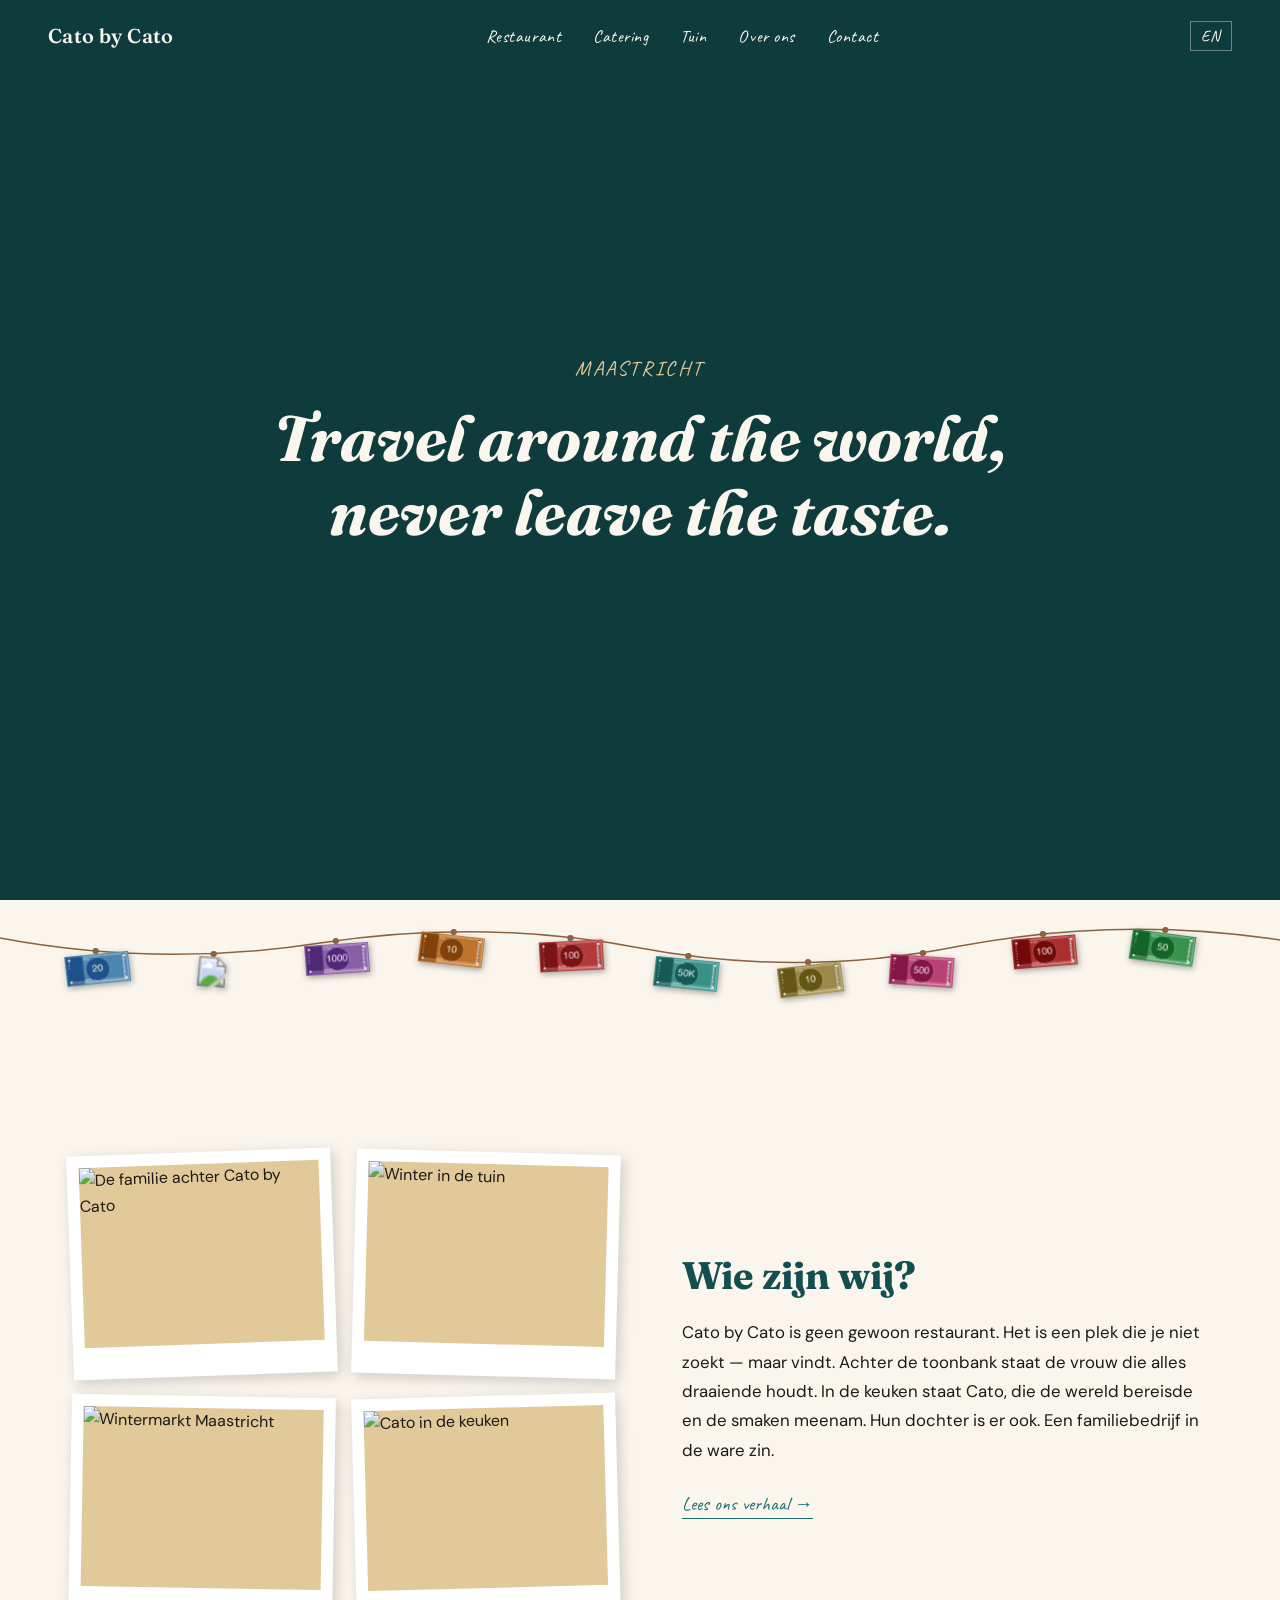
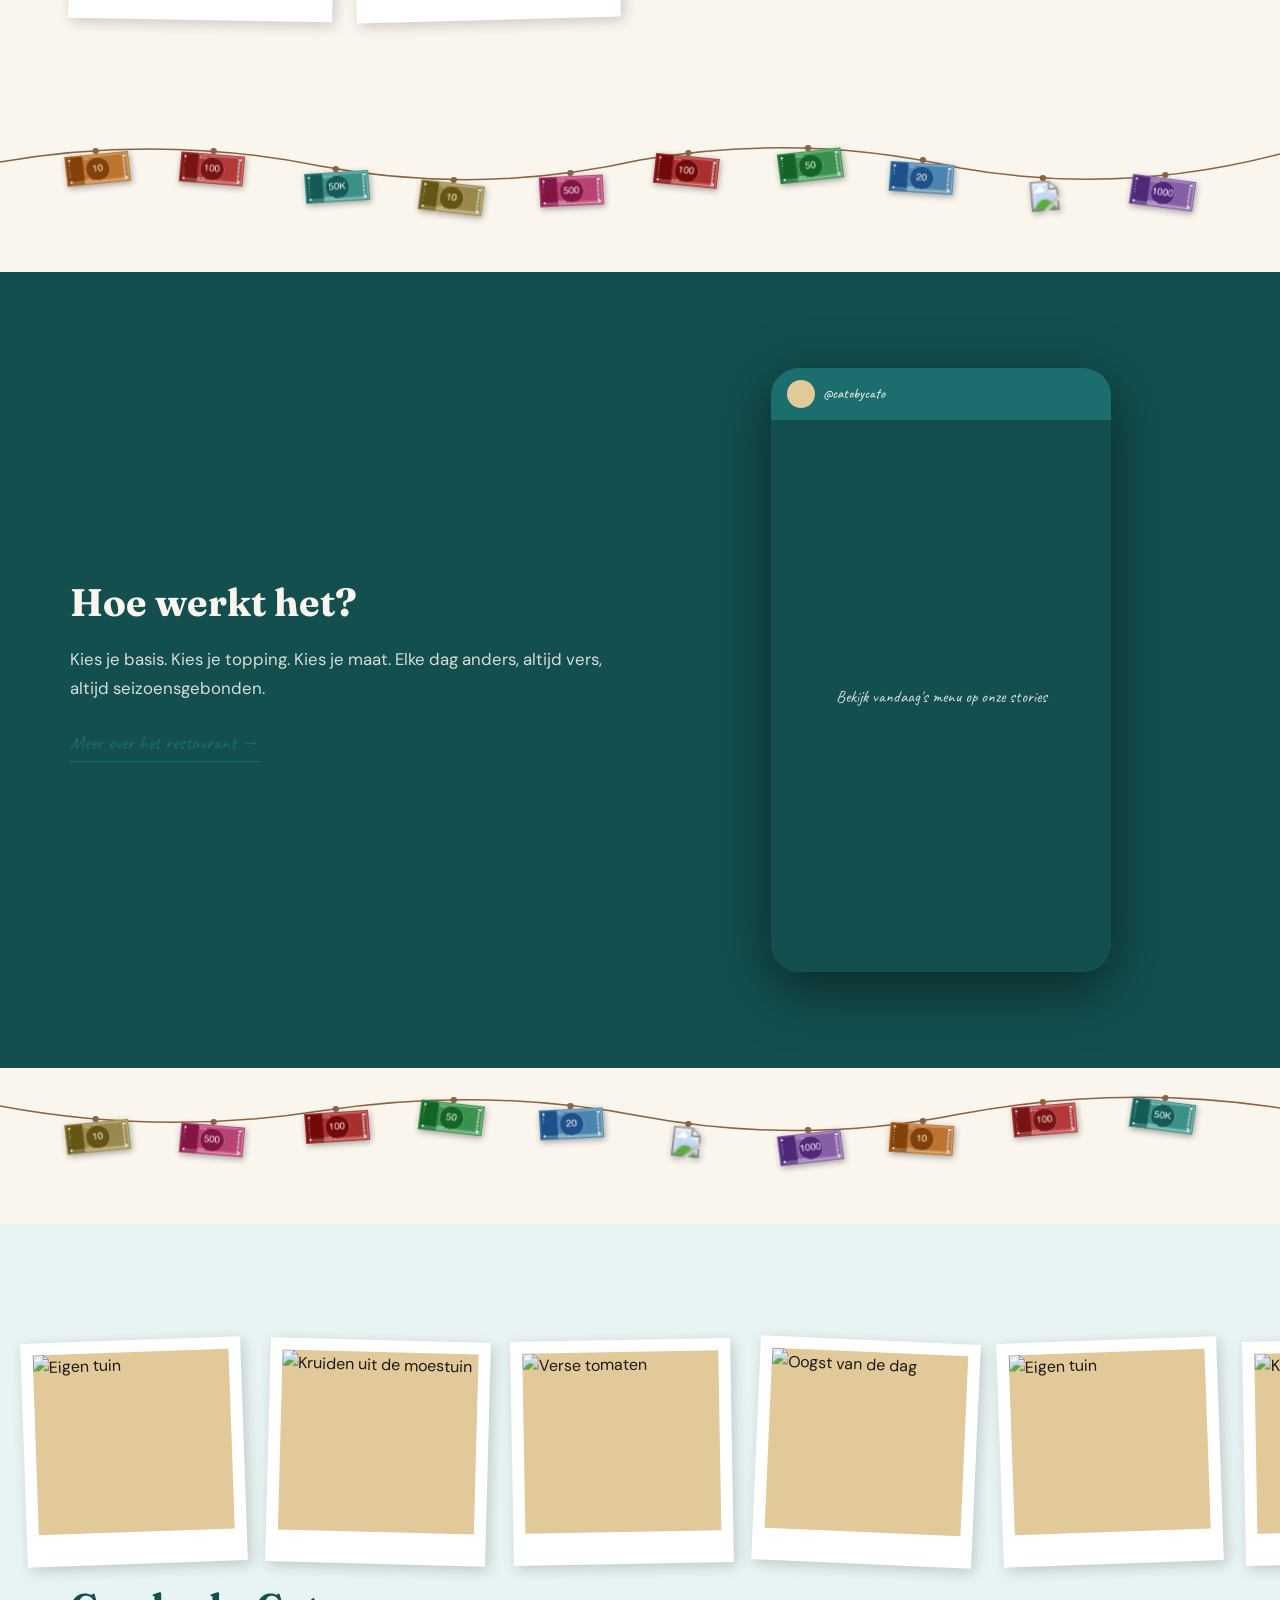
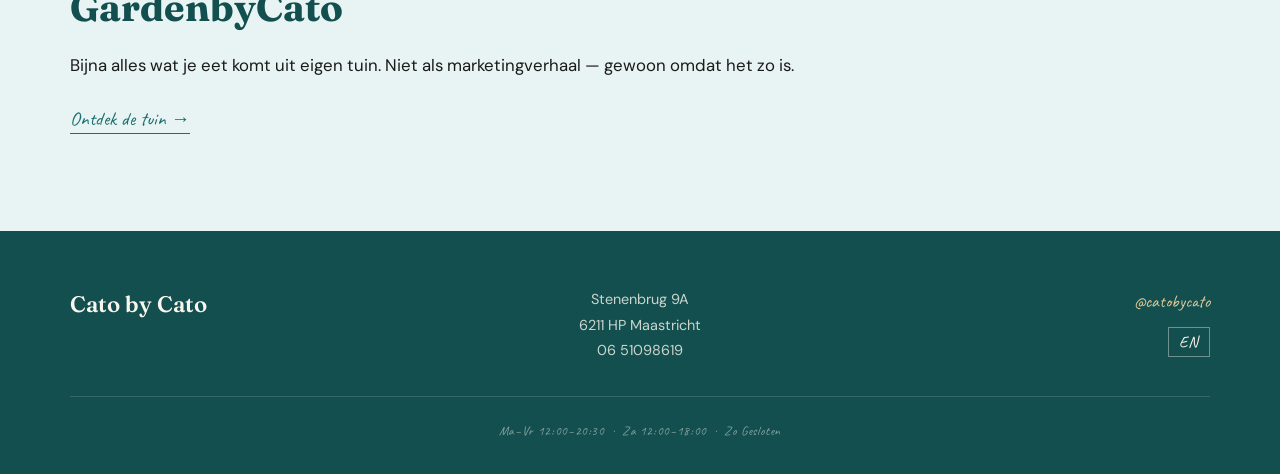
==== CatoByCato-main 2/index.html @ 2985901a "Add files via upload" ====
<!DOCTYPE html>
<html lang="nl">
<head>
  <meta charset="UTF-8">
  <meta name="viewport" content="width=device-width, initial-scale=1.0">
  <title>Cato by Cato — Maastricht</title>
  <link href="https://fonts.googleapis.com/css2?family=Fraunces:ital,wght@0,400;0,600;0,700;1,400;1,600&family=DM+Sans:wght@400;500&family=Caveat:wght@400;600&display=swap" rel="stylesheet">
  <link rel="stylesheet" href="css/style.css">
  <link rel="stylesheet" href="css/animations.css">
  <script src="https://identity.netlify.com/v1/netlify-identity-widget.js"></script>
</head>
<body>

  <!-- NAV -->
  <nav id="main-nav">
    <a class="nav-logo" href="index.html">Cato by Cato</a>
    <ul class="nav-links">
      <li><a href="restaurant.html" data-i18n="nav_restaurant">Restaurant</a></li>
      <li><a href="catering.html" data-i18n="nav_catering">Catering</a></li>
      <li><a href="garden.html" data-i18n="nav_garden">Tuin</a></li>
      <li><a href="about.html" data-i18n="nav_about">Over ons</a></li>
      <li><a href="contact.html" data-i18n="nav_contact">Contact</a></li>
    </ul>
    <div class="nav-right">
      <button class="lang-toggle">EN</button>
      <button class="hamburger" aria-label="Menu">
        <span></span><span></span><span></span>
      </button>
    </div>
  </nav>

  <!-- Mobile nav overlay -->
  <div class="mobile-nav">
    <a href="restaurant.html" data-i18n="nav_restaurant">Restaurant</a>
    <a href="catering.html" data-i18n="nav_catering">Catering</a>
    <a href="garden.html" data-i18n="nav_garden">Tuin</a>
    <a href="about.html" data-i18n="nav_about">Over ons</a>
    <a href="contact.html" data-i18n="nav_contact">Contact</a>
    <button class="lang-toggle">EN</button>
  </div>

  <!-- HERO -->
  <section class="hero" style="background-image: url('images/hero-interior.jpg');">
    <div class="hero-content">
      <span class="hero-location caveat" data-i18n="home_hero_location">Maastricht</span>
      <h1>Travel around the world,<br>never leave the taste.</h1>
    </div>
  </section>

  <!-- BUNTING -->
  <div class="bunting"></div>

  <!-- ABOUT TEASER — Who are we -->
  <section class="about-teaser fade-in-section">
    <div class="section-inner">
      <div class="two-col">
        <!-- 4 polaroids: 2 fixed, 2 seasonal (updated automatically each season) -->
        <div class="about-polaroid-grid">
          <div class="polaroid">
            <img src="images/family-teaser.jpg" alt="De familie achter Cato by Cato">
          </div>
          <div class="polaroid seasonal-polaroid">
            <img src="images/seasonal-summer-a.jpg" alt="Seizoensfoto">
          </div>
          <div class="polaroid seasonal-polaroid">
            <img src="images/seasonal-summer-b.jpg" alt="Seizoensfoto">
          </div>
          <div class="polaroid">
            <img src="images/about-cato.jpg" alt="Cato in de keuken">
          </div>
        </div>
        <div>
          <h2 data-i18n="home_about_heading">Wie zijn wij?</h2>
          <p data-i18n="home_about_body">Cato by Cato is geen gewoon restaurant. Het is een plek die je niet zoekt — maar vindt. Achter de toonbank staat de vrouw die alles draaiende houdt. In de keuken staat Cato, die de wereld bereisde en de smaken meenam. Hun dochter is er ook. Een familiebedrijf in de ware zin.</p>
          <a href="about.html" class="text-link" data-i18n="home_about_link">Lees ons verhaal →</a>
        </div>
      </div>
    </div>
  </section>

  <!-- BUNTING -->
  <div class="bunting"></div>

  <!-- RESTAURANT TEASER — How does it work + Instagram -->
  <section class="restaurant-teaser fade-in-section">
    <div class="section-inner">
      <div class="two-col">
        <div>
          <h2 data-i18n="home_restaurant_heading">Hoe werkt het?</h2>
          <p data-i18n="home_restaurant_body">Kies je basis. Kies je topping. Kies je maat. Elke dag anders, altijd vers, altijd seizoensgebonden.</p>
          <a href="restaurant.html" class="text-link" style="margin-top: 24px; display: inline-block;" data-i18n="home_restaurant_link">Meer over het restaurant →</a>
        </div>
        <div style="display: flex; justify-content: center; align-items: stretch;">
          <div class="phone-mockup-fill">
            <div class="phone-mockup-bar">
              <div class="phone-mockup-dot"></div>
              <span>@catobycato</span>
            </div>
            <div class="phone-mockup-body">
              <p class="phone-mockup-label" data-i18n="home_stories_label">Bekijk vandaag's menu op onze stories</p>
            </div>
          </div>
        </div>
      </div>
    </div>
  </section>

  <!-- BUNTING -->
  <div class="bunting"></div>

  <!-- GARDEN TEASER — polaroid marquee full width -->
  <section class="garden-teaser fade-in-section">
    <div class="marquee-outer garden-marquee-outer garden-teaser-marquee">
      <div class="marquee-track garden-marquee-track garden-marquee-track-rtl">
        <div class="polaroid"><img src="images/garden-teaser-1.jpg" alt="Eigen tuin"></div>
        <div class="polaroid"><img src="images/garden-teaser-2.jpg" alt="Kruiden uit de moestuin"></div>
        <div class="polaroid"><img src="images/garden-teaser-3.jpg" alt="Verse tomaten"></div>
        <div class="polaroid"><img src="images/garden-teaser-4.jpg" alt="Oogst van de dag"></div>
        <div class="polaroid"><img src="images/garden-teaser-1.jpg" alt="Eigen tuin"></div>
        <div class="polaroid"><img src="images/garden-teaser-2.jpg" alt="Kruiden uit de moestuin"></div>
        <div class="polaroid"><img src="images/garden-teaser-3.jpg" alt="Verse tomaten"></div>
        <div class="polaroid"><img src="images/garden-teaser-4.jpg" alt="Oogst van de dag"></div>
        <div class="polaroid"><img src="images/garden-teaser-1.jpg" alt="Eigen tuin"></div>
        <div class="polaroid"><img src="images/garden-teaser-2.jpg" alt="Kruiden uit de moestuin"></div>
        <div class="polaroid"><img src="images/garden-teaser-3.jpg" alt="Verse tomaten"></div>
        <div class="polaroid"><img src="images/garden-teaser-4.jpg" alt="Oogst van de dag"></div>
        <div class="polaroid"><img src="images/garden-teaser-1.jpg" alt="Eigen tuin"></div>
        <div class="polaroid"><img src="images/garden-teaser-2.jpg" alt="Kruiden uit de moestuin"></div>
        <div class="polaroid"><img src="images/garden-teaser-3.jpg" alt="Verse tomaten"></div>
        <div class="polaroid"><img src="images/garden-teaser-4.jpg" alt="Oogst van de dag"></div>
      </div>
    </div>
    <div class="section-inner">
      <h2 data-i18n="home_garden_heading">GardenbyCato</h2>
      <p data-i18n="home_garden_body">Bijna alles wat je eet komt uit eigen tuin. Niet als marketingverhaal — gewoon omdat het zo is.</p>
      <a href="garden.html" class="text-link" data-i18n="home_garden_link">Ontdek de tuin →</a>
    </div>
  </section>

  <!-- FOOTER -->
  <footer>
    <div class="footer-inner">
      <div>
        <div class="footer-logo">Cato by Cato</div>
      </div>
      <div class="footer-address">
        Stenenbrug 9A<br>
        6211 HP Maastricht<br>
        <a href="tel:+310651098619">06 51098619</a>
      </div>
      <div class="footer-social">
        <a href="https://www.instagram.com/catobycato" target="_blank" class="footer-handle">@catobycato</a>
        <button class="lang-toggle">EN</button>
      </div>
    </div>
    <div class="footer-bottom">
      Ma–Vr 12:00–20:30 &nbsp;·&nbsp; Za 12:00–18:00 &nbsp;·&nbsp; Zo Gesloten
    </div>
  </footer>

  <script src="js/lang.js"></script>
  <script src="js/main.js"></script>
</body>
</html>
---- CatoByCato-main 2/css/style.css ----
/* ============================================================
   CATO BY CATO — Main Stylesheet
   ============================================================ */

:root {
  --teal:        #1C6E6E;
  --teal-dark:   #134F4F;
  --teal-light:  #E8F4F4;
  --cream:       #FAF6EE;
  --sand:        #E2C99A;
  --yellow:      #F5C842;
  --pink:        #E8A0A0;
  --wood:        #8B6340;
  --ink:         #1A1A18;
  --muted:       #6B6560;
}

/* ---- Reset & Base ---- */
*, *::before, *::after {
  box-sizing: border-box;
  margin: 0;
  padding: 0;
}

html {
  font-size: 16px;
  scroll-behavior: smooth;
  min-width: 320px;
}

body {
  font-family: 'DM Sans', sans-serif;
  color: var(--ink);
  background: var(--cream);
  line-height: 1.6;
}

img {
  display: block;
  max-width: 100%;
  height: auto;
}

a {
  color: inherit;
  text-decoration: none;
}

/* ---- Typography ---- */
h1, h2, h3, h4 {
  font-family: 'Fraunces', serif;
  line-height: 1.2;
}

.caveat {
  font-family: 'Caveat', cursive;
}

/* ---- Navigation ---- */
nav {
  position: fixed;
  top: 0;
  left: 0;
  right: 0;
  z-index: 100;
  padding: 20px 48px;
  display: flex;
  align-items: center;
  justify-content: space-between;
  transition: background 0.3s ease, padding 0.3s ease;
}

nav.scrolled {
  background: var(--teal-dark);
  padding: 14px 48px;
}

.nav-logo {
  font-family: 'Fraunces', serif;
  font-size: 1.25rem;
  font-weight: 600;
  color: var(--cream);
  letter-spacing: 0.02em;
}

.nav-links {
  display: flex;
  gap: 32px;
  list-style: none;
}

.nav-links a {
  font-family: 'Caveat', cursive;
  font-size: 1.1rem;
  color: var(--cream);
  letter-spacing: 0.03em;
  transition: opacity 0.2s;
}

.nav-links a:hover {
  opacity: 0.75;
}

.nav-right {
  display: flex;
  align-items: center;
  gap: 16px;
}

.lang-toggle {
  font-family: 'Caveat', cursive;
  font-size: 1rem;
  color: var(--cream);
  background: none;
  border: 1px solid rgba(250,246,238,0.4);
  padding: 4px 10px;
  cursor: pointer;
  letter-spacing: 0.05em;
  transition: border-color 0.2s, opacity 0.2s;
}

.lang-toggle:hover {
  border-color: var(--cream);
  opacity: 0.85;
}

/* Hamburger */
.hamburger {
  display: none;
  flex-direction: column;
  gap: 5px;
  cursor: pointer;
  background: none;
  border: none;
  padding: 4px;
}

.hamburger span {
  display: block;
  width: 24px;
  height: 2px;
  background: var(--cream);
  transition: transform 0.3s, opacity 0.3s;
}

.hamburger.open span:nth-child(1) {
  transform: translateY(7px) rotate(45deg);
}
.hamburger.open span:nth-child(2) {
  opacity: 0;
}
.hamburger.open span:nth-child(3) {
  transform: translateY(-7px) rotate(-45deg);
}

/* Mobile nav overlay */
.mobile-nav {
  display: none;
  position: fixed;
  inset: 0;
  background: var(--teal);
  z-index: 99;
  flex-direction: column;
  align-items: center;
  justify-content: center;
  gap: 40px;
  opacity: 0;
  transition: opacity 0.3s ease;
}

.mobile-nav.open {
  opacity: 1;
}

.mobile-nav a {
  font-family: 'Fraunces', serif;
  font-size: 2.5rem;
  color: var(--cream);
  font-weight: 600;
  letter-spacing: 0.02em;
  transition: opacity 0.2s;
}

.mobile-nav a:hover {
  opacity: 0.7;
}

.mobile-nav .lang-toggle {
  font-size: 1.2rem;
  margin-top: 16px;
}

/* ---- Hero (full viewport) ---- */
.hero {
  position: relative;
  width: 100%;
  height: 100vh;
  min-height: 560px;
  background-color: var(--teal-dark);
  background-size: cover;
  background-position: center;
  display: flex;
  align-items: center;
  justify-content: center;
  text-align: center;
  overflow: hidden;
}

.hero::after {
  content: '';
  position: absolute;
  inset: 0;
  background: rgba(0,0,0,0.25);
}

.hero-content {
  position: relative;
  z-index: 1;
  padding: 0 24px;
}

.hero-location {
  font-family: 'Caveat', cursive;
  font-size: 1.3rem;
  color: var(--sand);
  letter-spacing: 0.12em;
  text-transform: uppercase;
  display: block;
  margin-bottom: 16px;
}

.hero h1 {
  font-family: 'Fraunces', serif;
  font-size: clamp(2rem, 5vw, 4rem);
  font-weight: 700;
  color: var(--cream);
  max-width: 760px;
  line-height: 1.15;
  font-style: italic;
}

/* Sub-hero (contact page, non-image) */
.hero-text-only {
  background: var(--cream);
  padding: 140px 48px 80px;
  text-align: center;
}

.hero-text-only h1 {
  font-size: clamp(2.5rem, 5vw, 4.5rem);
  color: var(--teal-dark);
}

/* ---- Sections ---- */
section {
  padding: 96px 48px;
}

.section-inner {
  max-width: 1140px;
  margin: 0 auto;
}

/* ---- Bunting ---- */
.bunting {
  width: 100%;
  overflow: hidden;
  line-height: 0;
  padding: 8px 0;
  background: transparent;
}

.bunting svg {
  display: block;
  width: 100%;
}

/* ---- Polaroid ---- */
.polaroid {
  background: white;
  padding: 12px 12px 32px 12px;
  box-shadow: 3px 4px 14px rgba(0,0,0,0.18);
  display: inline-block;
}

.polaroid img {
  width: 100%;
  aspect-ratio: 4/3;
  object-fit: cover;
  background: var(--sand);
  min-height: 180px;
}

.polaroid:nth-child(odd)  { transform: rotate(-2deg); }
.polaroid:nth-child(even) { transform: rotate(1.5deg); }
.polaroid:nth-child(3n)   { transform: rotate(-1deg); }
.polaroid:nth-child(4n)   { transform: rotate(2.5deg); }

.polaroid:hover {
  transform: rotate(0deg) scale(1.03);
  transition: 0.2s ease;
  z-index: 2;
  position: relative;
}

.polaroid-caption {
  font-family: 'Caveat', cursive;
  font-size: 0.95rem;
  color: var(--muted);
  display: block;
  margin-top: 8px;
  text-align: center;
}

/* ---- Two column grid ---- */
.two-col {
  display: grid;
  grid-template-columns: 1fr 1fr;
  gap: 64px;
  align-items: center;
}

.two-col.reverse {
  direction: rtl;
}

.two-col.reverse > * {
  direction: ltr;
}

/* ---- About teaser (homepage) ---- */
.about-teaser {
  background: var(--cream);
}

.about-teaser h2 {
  font-size: clamp(1.8rem, 3vw, 2.8rem);
  color: var(--teal-dark);
  margin-bottom: 20px;
}

.about-teaser p {
  font-size: 1.05rem;
  color: var(--ink);
  line-height: 1.75;
  margin-bottom: 24px;
}

/* garden origin two-photo layout */
.garden-origin-photos {
  display: flex;
  gap: 20px;
  flex-wrap: wrap;
}

.garden-origin-photos .polaroid {
  flex: 1 1 160px;
}

.garden-origin-photos .polaroid:nth-child(1) { transform: rotate(-2deg); }
.garden-origin-photos .polaroid:nth-child(2) { transform: rotate(1.8deg); }

/* 2×2 polaroid grid for who-are-we section */
.about-polaroid-grid {
  display: grid;
  grid-template-columns: 1fr 1fr;
  gap: 20px;
}

.about-polaroid-grid .polaroid {
  width: 100%;
  transform: none;
}

.about-polaroid-grid .polaroid:nth-child(1) { transform: rotate(-2deg); }
.about-polaroid-grid .polaroid:nth-child(2) { transform: rotate(1.5deg); }
.about-polaroid-grid .polaroid:nth-child(3) { transform: rotate(1deg); }
.about-polaroid-grid .polaroid:nth-child(4) { transform: rotate(-1.5deg); }

.about-polaroid-grid .polaroid:hover {
  transform: rotate(0deg) scale(1.03);
  z-index: 2;
  position: relative;
  transition: 0.2s ease;
}

.text-link {
  font-family: 'Caveat', cursive;
  font-size: 1.2rem;
  color: var(--teal);
  border-bottom: 1px solid var(--teal);
  padding-bottom: 2px;
  transition: color 0.2s;
}

.text-link:hover {
  color: var(--teal-dark);
}

/* ---- Restaurant teaser (homepage) ---- */
.restaurant-teaser {
  background: var(--teal-dark);
  color: var(--cream);
}

.restaurant-teaser h2 {
  font-size: clamp(1.8rem, 3vw, 2.8rem);
  color: var(--cream);
  margin-bottom: 20px;
}

.restaurant-teaser p {
  font-size: 1.05rem;
  color: rgba(250,246,238,0.85);
  line-height: 1.75;
}

/* Instagram phone mockup */
.phone-mockup {
  width: 200px;
  aspect-ratio: 9/16;
  background: var(--ink);
  border-radius: 28px;
  overflow: hidden;
  box-shadow: 0 12px 40px rgba(0,0,0,0.4);
  display: flex;
  flex-direction: column;
  margin: 0 auto;
}

/* Full-column phone mockup for homepage restaurant teaser */
.phone-mockup-fill {
  width: 100%;
  max-width: 340px;
  aspect-ratio: 9/16;
  background: var(--teal-dark);
  border-radius: 28px;
  overflow: hidden;
  box-shadow: 0 16px 56px rgba(0,0,0,0.5);
  display: flex;
  flex-direction: column;
  margin: 0 auto;
}

.phone-mockup-bar {
  background: var(--teal);
  padding: 12px 16px;
  display: flex;
  align-items: center;
  gap: 8px;
}

.phone-mockup-bar span {
  font-family: 'Caveat', cursive;
  color: var(--cream);
  font-size: 0.9rem;
}

.phone-mockup-dot {
  width: 28px;
  height: 28px;
  border-radius: 50%;
  background: var(--sand);
  flex-shrink: 0;
}

.phone-mockup-body {
  flex: 1;
  background: var(--teal-dark);
  display: flex;
  align-items: center;
  justify-content: center;
  padding: 16px;
}

.phone-mockup-label {
  font-family: 'Caveat', cursive;
  color: rgba(250,246,238,0.6);
  font-size: 0.95rem;
  text-align: center;
}

/* ---- Restaurant page: How it works with side phone ---- */
.how-with-phone {
  display: grid;
  grid-template-columns: 1fr 1fr;
  gap: 64px;
  align-items: center;
}

.how-phone-col {
  display: flex;
  align-items: center;
  justify-content: center;
}

.how-phone-col .phone-mockup-large {
  width: 100%;
  max-width: 320px;
  aspect-ratio: 9/16;
  margin: 0 auto;
}

/* ---- Garden teaser (homepage) ---- */
.garden-teaser {
  background: var(--teal-light);
}

.garden-teaser h2 {
  font-size: clamp(1.8rem, 3vw, 2.8rem);
  color: var(--teal-dark);
  margin-bottom: 20px;
}

.garden-teaser p {
  font-size: 1.05rem;
  color: var(--ink);
  line-height: 1.75;
  margin-bottom: 24px;
}

.polaroid-grid {
  display: flex;
  gap: 24px;
  flex-wrap: wrap;
  margin-bottom: 48px;
}

.polaroid-grid .polaroid {
  flex: 1 1 200px;
  max-width: 280px;
}

/* ---- Footer ---- */
footer {
  background: var(--teal-dark);
  color: var(--cream);
  padding: 56px 48px 32px;
}

.footer-inner {
  max-width: 1140px;
  margin: 0 auto;
  display: grid;
  grid-template-columns: 1fr 1fr 1fr;
  gap: 40px;
  padding-bottom: 32px;
  border-bottom: 1px solid rgba(250,246,238,0.15);
}

.footer-logo {
  font-family: 'Fraunces', serif;
  font-size: 1.4rem;
  font-weight: 600;
  color: var(--cream);
}

.footer-address {
  font-size: 0.9rem;
  line-height: 1.8;
  color: rgba(250,246,238,0.8);
  text-align: center;
}

.footer-social {
  text-align: right;
  display: flex;
  flex-direction: column;
  align-items: flex-end;
  gap: 12px;
}

.footer-handle {
  font-family: 'Caveat', cursive;
  font-size: 1.1rem;
  color: var(--sand);
}

.footer-bottom {
  max-width: 1140px;
  margin: 24px auto 0;
  font-size: 0.8rem;
  color: rgba(250,246,238,0.5);
  font-family: 'Caveat', cursive;
  text-align: center;
  letter-spacing: 0.05em;
}

/* ---- Restaurant page: How it works ---- */
.how-section {
  background: var(--cream);
}

.how-section h2 {
  font-family: 'Caveat', cursive;
  font-size: 1.5rem;
  color: var(--muted);
  letter-spacing: 0.08em;
  margin-bottom: 56px;
  text-transform: uppercase;
}

.how-steps {
  display: flex;
  flex-direction: column;
  gap: 56px;
  max-width: 720px;
}

.how-step {
  display: grid;
  grid-template-columns: 80px 1fr;
  gap: 24px;
  align-items: start;
}

.step-num {
  font-family: 'Caveat', cursive;
  font-size: 3rem;
  color: var(--teal);
  line-height: 1;
  padding-top: 4px;
}

.step-title {
  font-family: 'Fraunces', serif;
  font-size: 1.5rem;
  color: var(--teal-dark);
  margin-bottom: 8px;
}

.step-body {
  font-size: 1rem;
  color: var(--muted);
  line-height: 1.7;
}

/* ---- Size cards ---- */
.sizes-section {
  background: var(--teal-light);
}

.sizes-section h2 {
  font-size: clamp(1.5rem, 2.5vw, 2.2rem);
  color: var(--teal-dark);
  margin-bottom: 48px;
}

.size-cards {
  display: flex;
  gap: 24px;
  align-items: flex-end;
  flex-wrap: wrap;
}

.size-card {
  background: var(--cream);
  border: 2px solid var(--sand);
  padding: 32px 28px;
  flex: 1 1 180px;
}

.size-card:nth-child(1) {
  padding-bottom: 28px;
  max-width: 220px;
}

.size-card:nth-child(2) {
  padding-bottom: 44px;
  max-width: 260px;
}

.size-card:nth-child(3) {
  padding-bottom: 60px;
  max-width: 300px;
}

.size-label {
  font-family: 'Caveat', cursive;
  font-size: 1.8rem;
  color: var(--teal);
  display: block;
  margin-bottom: 8px;
}

.size-price {
  font-family: 'Caveat', cursive;
  font-size: 1rem;
  color: var(--muted);
}

/* ---- Stories section ---- */
.stories-section {
  background: var(--teal);
  color: var(--cream);
  text-align: center;
}

.stories-section h2 {
  font-size: clamp(1.8rem, 3vw, 2.8rem);
  color: var(--cream);
  margin-bottom: 16px;
}

.stories-section p {
  color: rgba(250,246,238,0.85);
  font-size: 1.05rem;
  margin-bottom: 48px;
  max-width: 520px;
  margin-left: auto;
  margin-right: auto;
}

.phone-mockup-large {
  width: 240px;
  aspect-ratio: 9/16;
  background: var(--ink);
  border-radius: 32px;
  overflow: hidden;
  box-shadow: 0 16px 56px rgba(0,0,0,0.45);
  display: flex;
  flex-direction: column;
  margin: 0 auto;
}

/* ---- Catering page ---- */
.catering-what {
  background: var(--cream);
}

.catering-what-inner {
  display: flex;
  align-items: center;
  gap: 64px;
}

.catering-what-inner .catering-what-polaroid + .catering-what-polaroid {
  margin-left: -32px;
}

.catering-what-text {
  flex: 1;
}

.catering-what-polaroid {
  flex: 0 0 260px;
  width: 260px;
  transform: rotate(2deg);
}

.catering-what-polaroid-2 {
  transform: rotate(-1.5deg);
}

.catering-what-polaroid .polaroid-placeholder {
  width: 100%;
  aspect-ratio: 4/3;
  background: var(--sand);
  min-height: 180px;
}

.catering-what h2 {
  font-size: clamp(1.8rem, 3vw, 2.6rem);
  color: var(--teal-dark);
  margin-bottom: 24px;
}

.catering-what p {
  font-size: 1.1rem;
  color: var(--ink);
  line-height: 1.8;
  max-width: 680px;
}

.cta-section {
  background: var(--teal);
  text-align: center;
  padding: 96px 48px;
}

.cta-section h2 {
  font-size: clamp(2rem, 4vw, 3.5rem);
  color: var(--cream);
  margin-bottom: 16px;
}

.cta-section p {
  color: rgba(250,246,238,0.85);
  font-size: 1.1rem;
  margin-bottom: 40px;
}

.btn-whatsapp {
  display: inline-flex;
  align-items: center;
  gap: 10px;
  background: #25D366;
  color: white;
  font-family: 'DM Sans', sans-serif;
  font-weight: 500;
  font-size: 1rem;
  padding: 16px 32px;
  border-radius: 2px;
  transition: filter 0.2s, transform 0.2s;
}

.btn-whatsapp:hover {
  filter: brightness(0.92);
  transform: translateY(-1px);
}

.btn-whatsapp svg {
  width: 22px;
  height: 22px;
  flex-shrink: 0;
}

.cta-note {
  font-family: 'Caveat', cursive;
  font-size: 1rem;
  color: rgba(250,246,238,0.6);
  margin-top: 20px;
  display: block;
}

/* ---- Garden page ---- */
.garden-origin {
  background: var(--cream);
}

.garden-origin h2 {
  font-size: clamp(1.8rem, 3vw, 2.6rem);
  color: var(--teal-dark);
  margin-bottom: 24px;
}

.garden-origin p {
  font-size: 1.05rem;
  color: var(--ink);
  line-height: 1.8;
}

.garden-grows {
  background: var(--teal-light);
  text-align: center;
}

.garden-grows h2 {
  font-size: clamp(1.8rem, 3vw, 2.6rem);
  color: var(--teal-dark);
  margin-bottom: 48px;
}

.journal-list {
  display: flex;
  flex-wrap: wrap;
  justify-content: center;
  gap: 16px 28px;
  max-width: 640px;
  margin: 0 auto;
}

.journal-item {
  font-family: 'Caveat', cursive;
  font-size: 1.4rem;
  color: var(--ink);
  background: white;
  border: 1px solid var(--sand);
  padding: 8px 18px;
  display: inline-block;
}

.journal-item:nth-child(1)  { transform: rotate(-2deg); }
.journal-item:nth-child(2)  { transform: rotate(1deg);  }
.journal-item:nth-child(3)  { transform: rotate(-1deg); }
.journal-item:nth-child(4)  { transform: rotate(2deg);  }
.journal-item:nth-child(5)  { transform: rotate(-1.5deg); }
.journal-item:nth-child(6)  { transform: rotate(0.5deg); }
.journal-item:nth-child(7)  { transform: rotate(-2.5deg); }
.journal-item:nth-child(8)  { transform: rotate(1.5deg); }

.garden-gallery {
  background: var(--cream);
  padding: 80px 48px;
}

.gallery-grid {
  display: flex;
  gap: 32px;
  flex-wrap: wrap;
  justify-content: center;
  max-width: 1140px;
  margin: 0 auto;
}

.gallery-grid .polaroid {
  flex: 1 1 200px;
  max-width: 260px;
}

.gallery-row {
  display: grid;
  grid-template-columns: repeat(4, 1fr);
  gap: 32px;
  max-width: 1140px;
  margin: 0 auto 40px;
}

.gallery-row:last-child {
  margin-bottom: 0;
}

.gallery-row .polaroid {
  width: 100%;
}

.polaroid-placeholder {
  width: 100%;
  aspect-ratio: 4/3;
  background: var(--sand);
  min-height: 180px;
  display: block;
}

.coming-soon-section {
  background: var(--yellow);
  text-align: center;
}

.coming-soon-section h2 {
  font-size: clamp(1.8rem, 3vw, 2.6rem);
  color: var(--ink);
  margin-bottom: 20px;
}

.coming-soon-section p {
  font-size: 1.05rem;
  color: var(--ink);
  line-height: 1.75;
  max-width: 580px;
  margin: 0 auto 40px;
}

.email-form {
  display: flex;
  gap: 0;
  max-width: 420px;
  margin: 0 auto;
}

.email-form input {
  flex: 1;
  padding: 14px 18px;
  font-family: 'DM Sans', sans-serif;
  font-size: 1rem;
  border: 2px solid var(--ink);
  border-right: none;
  background: white;
  outline: none;
}

.email-form button {
  padding: 14px 24px;
  background: var(--ink);
  color: white;
  font-family: 'DM Sans', sans-serif;
  font-size: 1rem;
  font-weight: 500;
  border: 2px solid var(--ink);
  cursor: pointer;
  transition: background 0.2s;
}

.email-form button:hover {
  background: var(--teal-dark);
  border-color: var(--teal-dark);
}

.brand-note {
  font-family: 'Caveat', cursive;
  font-size: 1.1rem;
  color: var(--muted);
  text-align: center;
  padding: 32px 48px;
  background: var(--cream);
}

/* ---- About page ---- */
.family-section {
  background: var(--cream);
  text-align: center;
}

.family-cards {
  display: flex;
  gap: 40px;
  justify-content: center;
  flex-wrap: wrap;
  margin-top: 16px;
}

.family-card {
  flex: 1 1 240px;
  max-width: 300px;
}

.family-card .polaroid {
  width: 100%;
  margin-bottom: 0;
}

.family-card .polaroid img {
  aspect-ratio: 3/4;
}

.family-name {
  font-family: 'Caveat', cursive;
  font-size: 1.4rem;
  color: var(--teal);
  display: block;
  margin-top: 16px;
}

.family-role {
  font-family: 'Caveat', cursive;
  font-size: 1rem;
  color: var(--muted);
  display: block;
  margin-bottom: 8px;
}

.family-bio {
  font-size: 0.95rem;
  color: var(--ink);
  line-height: 1.65;
}

/* ---- Story section ---- */
.story-section {
  background: var(--teal-light);
  max-width: 100%;
  padding: 96px 48px;
}

.story-inner {
  max-width: 720px;
  margin: 0 auto;
}

.story-inner h2 {
  font-size: clamp(1.8rem, 3vw, 2.6rem);
  color: var(--teal-dark);
  margin-bottom: 32px;
}

.story-inner p {
  font-size: 1.1rem;
  color: var(--ink);
  line-height: 1.9;
}

.pullquote {
  border-left: 4px solid var(--teal);
  padding: 16px 32px;
  margin: 48px 0;
  text-align: center;
}

.pullquote p {
  font-family: 'Fraunces', serif;
  font-style: italic;
  font-size: clamp(1.3rem, 2.5vw, 1.9rem);
  color: var(--teal-dark);
  line-height: 1.4;
}

/* ---- Travel section ---- */
.travel-section {
  background: var(--cream);
  overflow: hidden;
  padding-left: 0 !important;
  padding-right: 0 !important;
}

.travel-section .section-inner {
  padding-left: 48px;
  padding-right: 48px;
}

.travel-section h2 {
  font-size: clamp(1.8rem, 3vw, 2.4rem);
  color: var(--teal-dark);
  margin-bottom: 16px;
}

.travel-section p {
  font-size: 1rem;
  color: var(--muted);
  margin-bottom: 48px;
}

/* Full-width horizontal polaroid strip */
#travel-photo-container,
#travel-photo-container-2 {
  width: 100%;
}

/* ---- Marquee (auto-scrolling strips) ---- */
.marquee-outer {
  overflow: hidden;
  width: 100%;
  padding: 20px 0;
}

.marquee-track {
  display: flex;
  gap: 24px;
  width: max-content;
  animation: marquee-scroll 40s linear infinite;
  padding-left: 24px;
}

/* hover-pause removed intentionally */

@keyframes marquee-scroll {
  0%   { transform: translateX(0); }
  100% { transform: translateX(-50%); }
}

.garden-marquee-outer {
  margin-bottom: 0;
}

/* when used inside sections with horizontal padding, break out */
section .garden-marquee-outer {
  margin-left: -48px;
  margin-right: -48px;
}

.garden-marquee-track {
  animation-duration: 13s;
}

.garden-teaser-marquee {
  margin-left: -48px;
  margin-right: -48px;
  width: calc(100% + 96px);
}

.garden-marquee-track-rtl {
  animation-name: marquee-scroll;
  animation-duration: 26s;
}

.garden-marquee-track .polaroid {
  flex: 0 0 220px;
  width: 220px;
}

.travel-marquee-track {
  animation-duration: 26s;
}

.travel-marquee-track-reverse {
  animation-duration: 26s;
  animation-name: marquee-scroll-reverse;
}

@keyframes marquee-scroll-reverse {
  0%   { transform: translateX(-50%); }
  100% { transform: translateX(0); }
}

.travel-polaroid {
  flex: 0 0 260px;
  width: 260px;
  transform: rotate(-1.5deg);
}

.travel-polaroid:nth-child(even) {
  transform: rotate(1deg);
}

.travel-polaroid:nth-child(3n) {
  transform: rotate(-0.5deg);
}

.travel-polaroid img {
  width: 100%;
  aspect-ratio: 4/3;
  object-fit: cover;
  background: var(--sand);
  min-height: 160px;
}

.travel-caption {
  display: block;
  font-family: 'Caveat', cursive;
  font-size: 1.1rem;
  color: var(--muted);
  text-align: center;
  margin-top: 10px;
}

/* ---- Dogs / Family Gallery section ---- */
.gallery-section {
  background: var(--teal-light);
}

.gallery-section h2 {
  font-size: clamp(1.5rem, 2.5vw, 2rem);
  color: var(--teal-dark);
  margin-bottom: 16px;
}

.gallery-section p {
  color: var(--muted);
  font-size: 1rem;
  margin-bottom: 48px;
}

.family-gallery-grid {
  display: grid;
  grid-template-columns: repeat(auto-fill, minmax(220px, 1fr));
  gap: 28px;
}

.family-gallery-grid .polaroid {
  width: 100%;
}

.family-gallery-grid .polaroid img {
  aspect-ratio: 4/3;
}

/* ---- Contact page ---- */
.contact-info-section {
  background: var(--cream);
}

.contact-grid {
  display: grid;
  grid-template-columns: 1fr 1fr;
  gap: 64px;
  max-width: 1140px;
  margin: 0 auto;
  align-items: start;
}

.contact-detail {
  margin-bottom: 32px;
}

.contact-label {
  font-family: 'Caveat', cursive;
  font-size: 1rem;
  color: var(--muted);
  letter-spacing: 0.08em;
  text-transform: uppercase;
  display: block;
  margin-bottom: 6px;
}

.contact-value {
  font-size: 1rem;
  color: var(--ink);
  line-height: 1.6;
}

.contact-value a {
  color: var(--teal);
}

.contact-value a:hover {
  text-decoration: underline;
}

.hours-table {
  width: 100%;
  border-collapse: collapse;
  font-size: 0.95rem;
}

.hours-table td {
  padding: 6px 0;
  color: var(--ink);
}

.hours-table td:last-child {
  text-align: right;
  color: var(--muted);
}

.map-placeholder {
  background: var(--teal-light);
  border: 2px solid var(--teal);
  height: 400px;
  display: flex;
  align-items: center;
  justify-content: center;
}

.map-placeholder span {
  font-family: 'Caveat', cursive;
  font-size: 1.2rem;
  color: var(--muted);
}

/* ---- Instagram strip ---- */
.instagram-strip {
  background: var(--teal-dark);
  text-align: center;
  padding: 80px 48px;
}

.instagram-strip p {
  font-size: 1rem;
  color: rgba(250,246,238,0.75);
  margin-bottom: 16px;
}

.instagram-handle {
  font-family: 'Fraunces', serif;
  font-size: clamp(2rem, 5vw, 4rem);
  color: var(--cream);
  font-weight: 700;
  transition: opacity 0.2s;
}

.instagram-handle:hover {
  opacity: 0.75;
}

/* ---- Fade-in animation ---- */
.fade-in-section {
  opacity: 0;
  transform: translateY(20px);
  transition: opacity 0.5s ease, transform 0.5s ease;
}

.fade-in-section.visible {
  opacity: 1;
  transform: translateY(0);
}

/* ============================================================
   RESPONSIVE — 768px breakpoint
   ============================================================ */
@media (max-width: 768px) {
  nav {
    padding: 18px 24px;
  }

  nav.scrolled {
    padding: 14px 24px;
  }

  .nav-links,
  .nav-right .lang-toggle {
    display: none;
  }

  .hamburger {
    display: flex;
  }

  .mobile-nav {
    display: flex;
  }

  section {
    padding: 64px 24px;
  }

  .two-col {
    grid-template-columns: 1fr;
    gap: 40px;
  }

  .two-col.reverse {
    direction: ltr;
  }

  .footer-inner {
    grid-template-columns: 1fr;
    text-align: center;
  }

  .footer-social {
    align-items: center;
  }

  .footer-address {
    text-align: center;
  }

  .size-cards {
    flex-direction: column;
    align-items: stretch;
  }

  .size-card:nth-child(1),
  .size-card:nth-child(2),
  .size-card:nth-child(3) {
    max-width: 100%;
    padding-bottom: 32px;
  }

  .how-step {
    grid-template-columns: 60px 1fr;
  }

  .family-cards {
    flex-direction: column;
    align-items: center;
  }

  .contact-grid {
    grid-template-columns: 1fr;
    gap: 40px;
  }

  .email-form {
    flex-direction: column;
  }

  .email-form input {
    border-right: 2px solid var(--ink);
    border-bottom: none;
  }

  .hero-text-only {
    padding: 120px 24px 60px;
  }

  .about-polaroid-grid {
    grid-template-columns: 1fr 1fr;
    gap: 12px;
  }

  .how-with-phone {
    grid-template-columns: 1fr;
  }

  .how-phone-col .phone-mockup-large {
    max-width: 240px;
  }

  .travel-section .section-inner {
    padding-left: 24px;
    padding-right: 24px;
  }

  .gallery-row {
    grid-template-columns: repeat(2, 1fr);
    gap: 16px;
  }

  .garden-gallery {
    padding: 48px 24px;
  }

  section .garden-marquee-outer {
    margin-left: -24px;
    margin-right: -24px;
  }

  .travel-polaroid {
    flex: 0 0 220px;
    width: 220px;
  }

  .family-gallery-grid {
    grid-template-columns: repeat(2, 1fr);
    gap: 16px;
  }

  .story-section {
    padding: 64px 24px;
  }

  .cta-section {
    padding: 64px 24px;
  }

  .instagram-strip {
    padding: 60px 24px;
  }
}
---- CatoByCato-main 2/css/animations.css ----
/* ============================================================
   CATO BY CATO — Animations
   ============================================================ */

/* Bunting sway */
@keyframes sway {
  0%   { transform: rotate(-1deg); }
  50%  { transform: rotate(1deg);  }
  100% { transform: rotate(-1deg); }
}

.bunting svg {
  animation: sway 6s ease-in-out infinite;
  transform-origin: center top;
}

/* Fade-in for sections (state handled in main.js via .visible class) */
.fade-in-section {
  opacity: 0;
  transform: translateY(20px);
  transition: opacity 0.5s ease, transform 0.5s ease;
}

.fade-in-section.visible {
  opacity: 1;
  transform: translateY(0);
}

/* Mobile nav open/close */
.mobile-nav {
  pointer-events: none;
}

.mobile-nav.open {
  pointer-events: all;
}

/* Nav background transition */
nav {
  transition: background 0.3s ease, padding 0.3s ease;
}

/* Reduce motion support */
@media (prefers-reduced-motion: reduce) {
  .bunting svg {
    animation: none;
  }

  .fade-in-section {
    opacity: 1;
    transform: none;
    transition: none;
  }

  .polaroid:hover {
    transition: none;
  }

  nav {
    transition: none;
  }
}
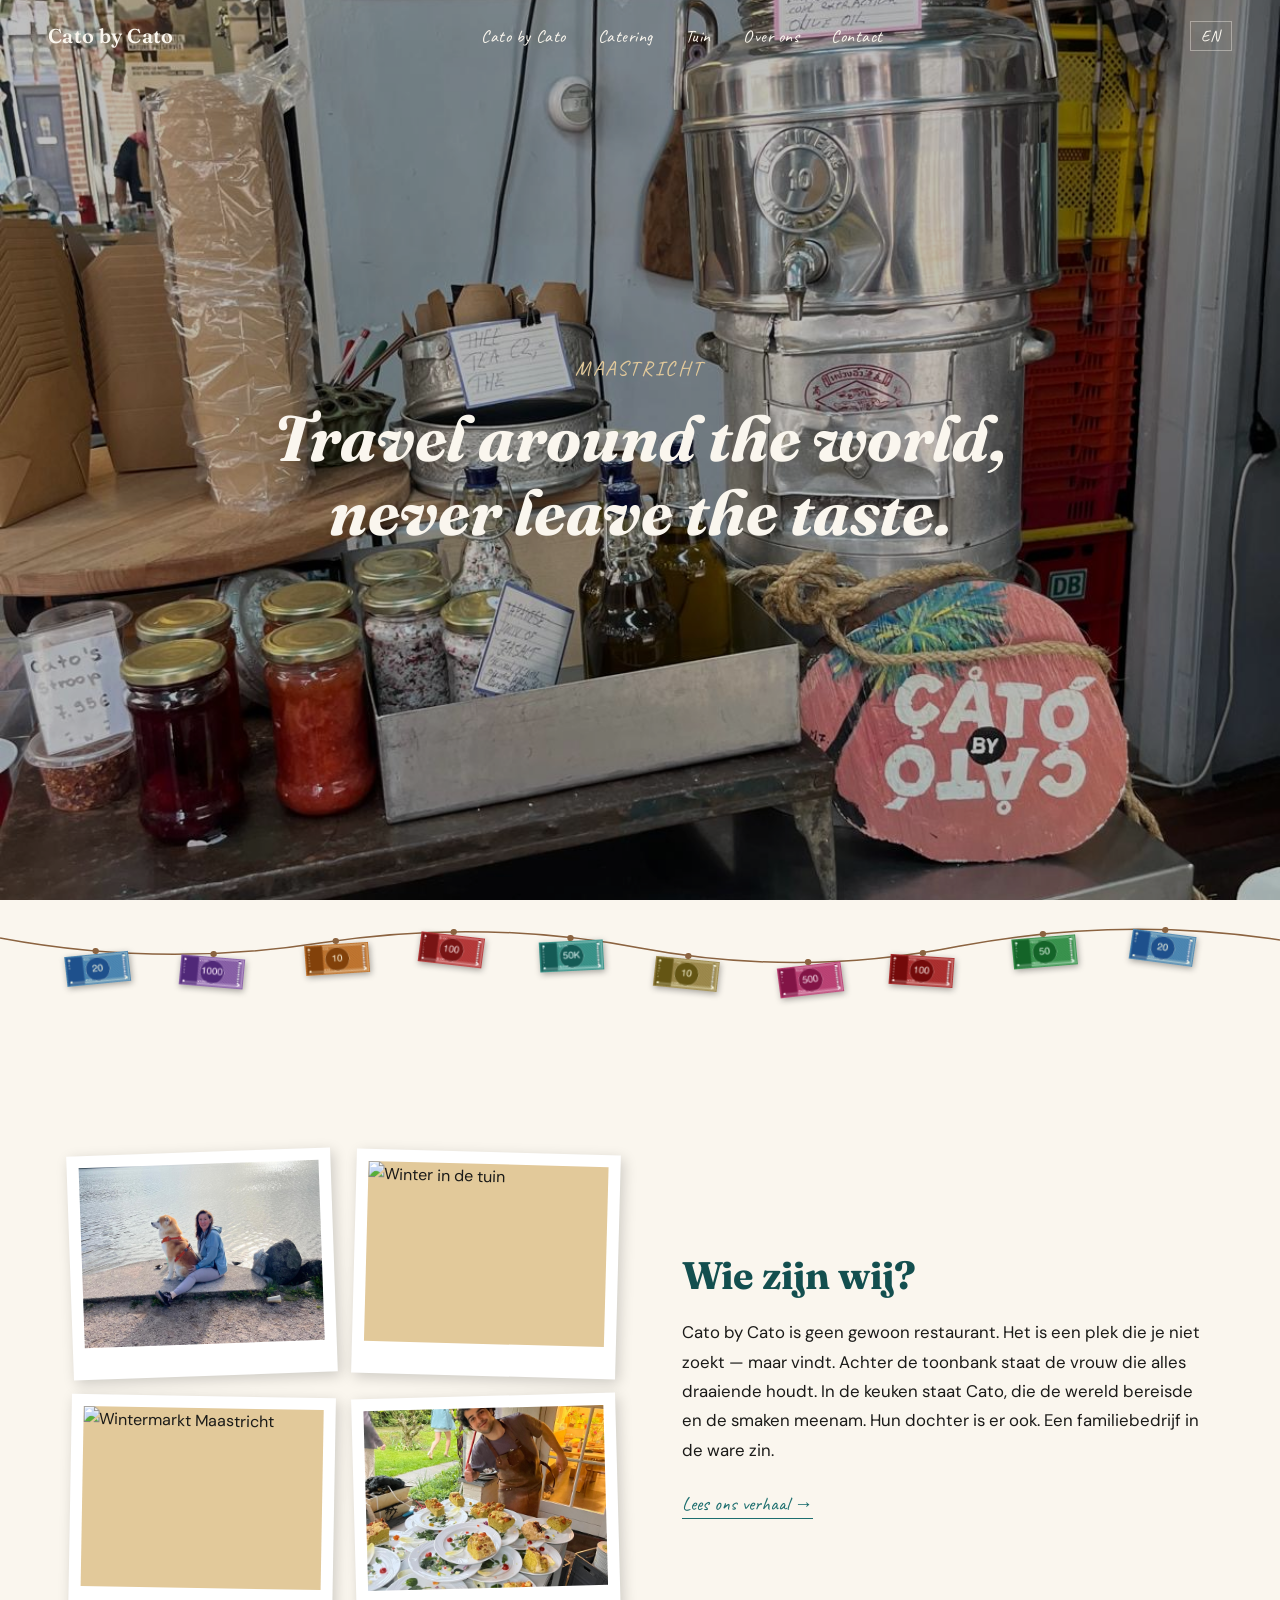
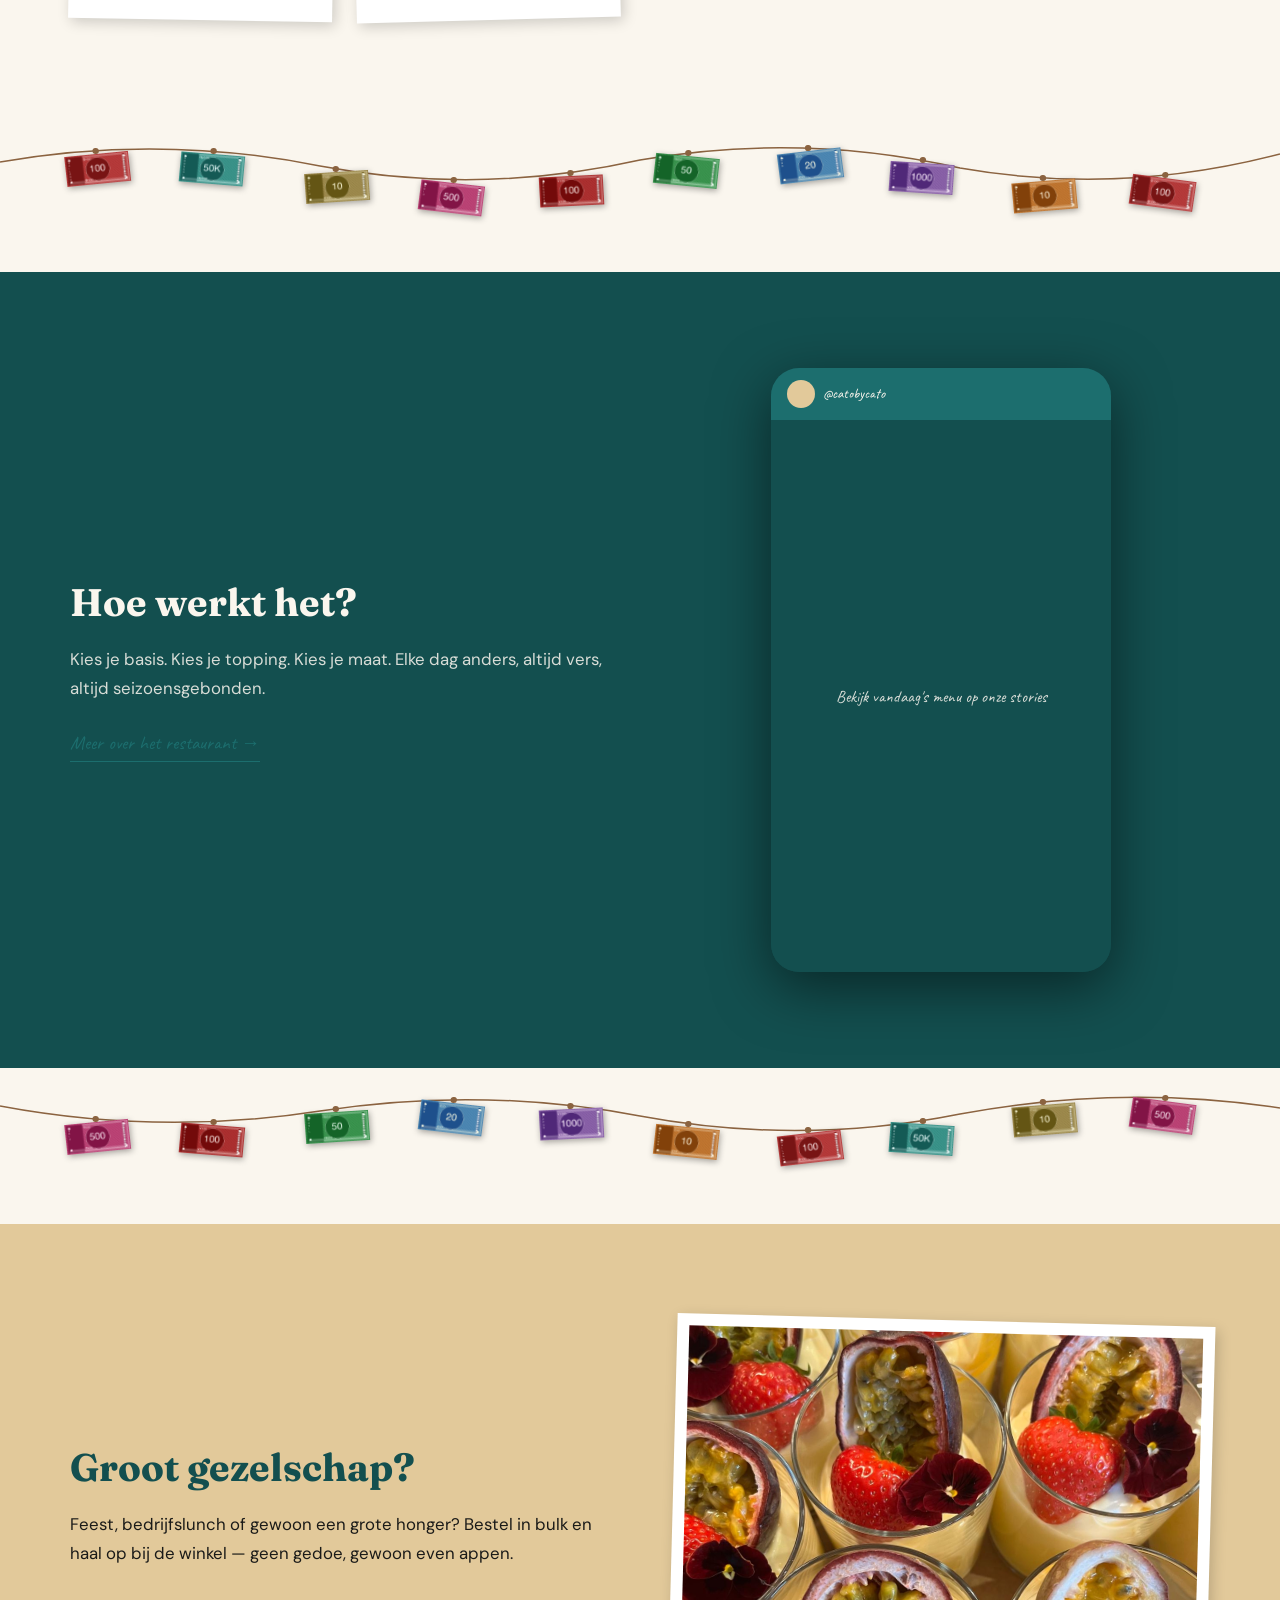
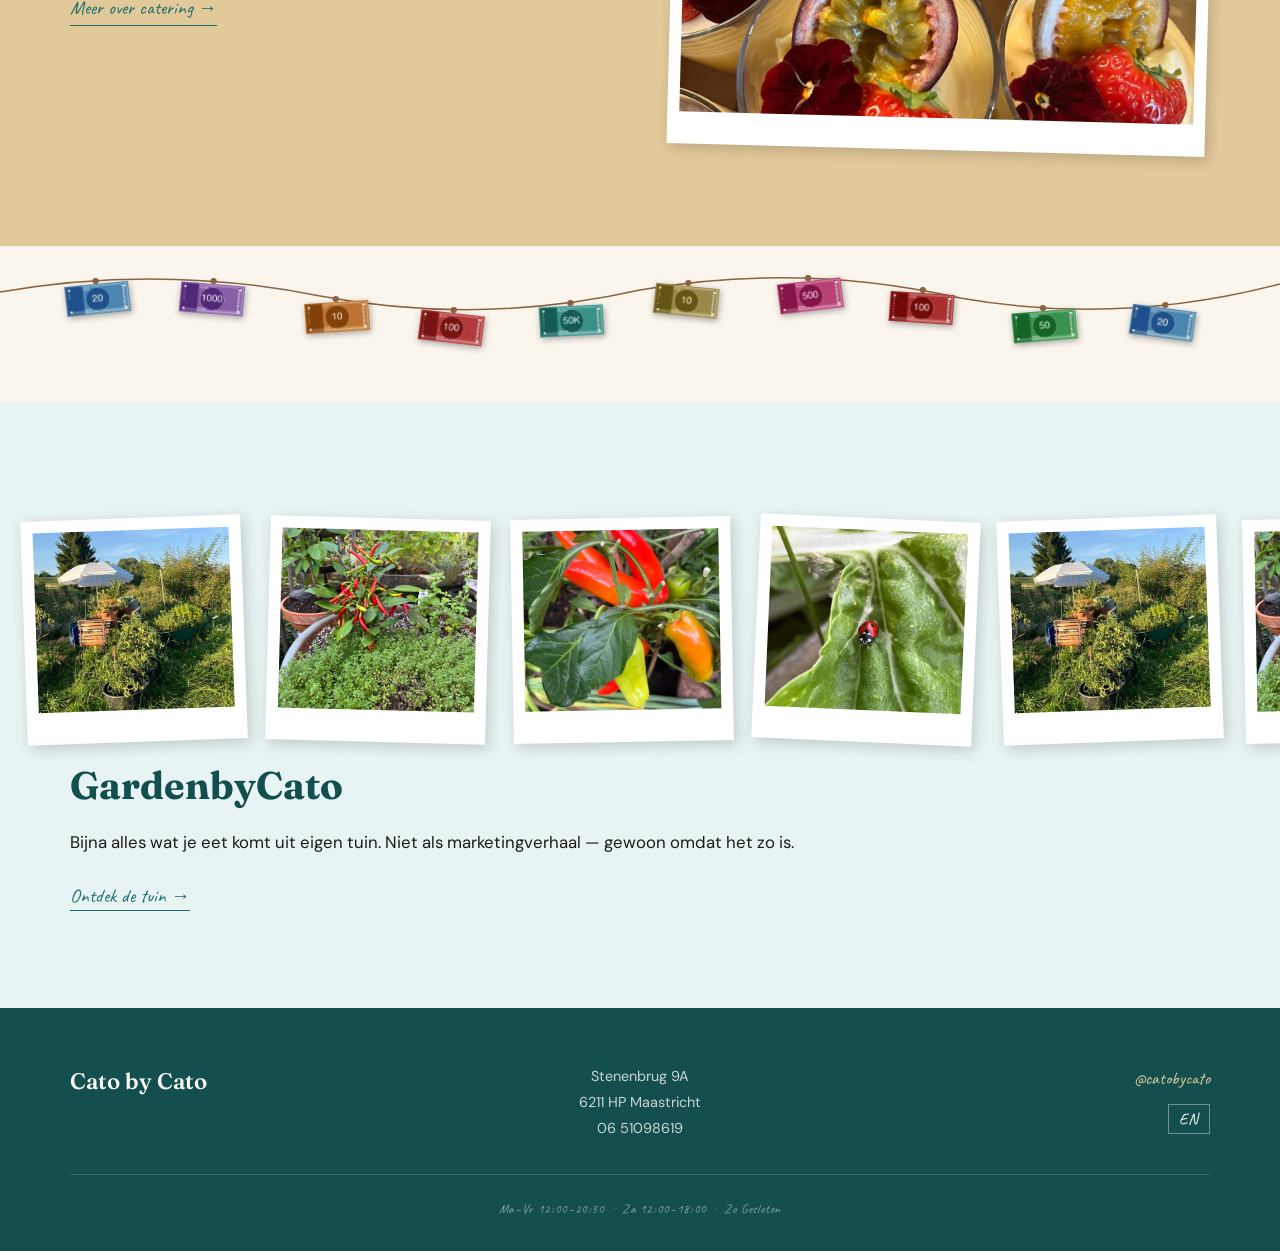
==== commit e5ba9da5: "Homepage catering teaser before garden, nav rename to Cato by Cato, email in CTAs, garden products b" ====
--- a/CatoByCato-main 2/index.html
+++ b/CatoByCato-main 2/index.html
@@ -15,7 +15,7 @@
   <nav id="main-nav">
     <a class="nav-logo" href="index.html">Cato by Cato</a>
     <ul class="nav-links">
-      <li><a href="restaurant.html" data-i18n="nav_restaurant">Restaurant</a></li>
+      <li><a href="restaurant.html" data-i18n="nav_restaurant">Cato by Cato</a></li>
       <li><a href="catering.html" data-i18n="nav_catering">Catering</a></li>
       <li><a href="garden.html" data-i18n="nav_garden">Tuin</a></li>
       <li><a href="about.html" data-i18n="nav_about">Over ons</a></li>
@@ -31,7 +31,7 @@
 
   <!-- Mobile nav overlay -->
   <div class="mobile-nav">
-    <a href="restaurant.html" data-i18n="nav_restaurant">Restaurant</a>
+    <a href="restaurant.html" data-i18n="nav_restaurant">Cato by Cato</a>
     <a href="catering.html" data-i18n="nav_catering">Catering</a>
     <a href="garden.html" data-i18n="nav_garden">Tuin</a>
     <a href="about.html" data-i18n="nav_about">Over ons</a>
@@ -108,6 +108,25 @@
   <!-- BUNTING -->
   <div class="bunting"></div>
 
+  <!-- CATERING TEASER — Groot gezelschap / bulk orders -->
+  <section class="catering-teaser fade-in-section">
+    <div class="section-inner">
+      <div class="two-col">
+        <div>
+          <h2 data-i18n="home_catering_heading">Groot gezelschap?</h2>
+          <p data-i18n="home_catering_body">Feest, bedrijfslunch of gewoon een grote honger? Bestel in bulk en haal op bij de winkel — geen gedoe, gewoon even appen.</p>
+          <a href="catering.html" class="text-link" style="margin-top: 24px; display: inline-block;" data-i18n="home_catering_link">Meer over catering →</a>
+        </div>
+        <div class="polaroid">
+          <img src="images/catering-gallery-1.jpg" alt="Catering van Cato by Cato">
+        </div>
+      </div>
+    </div>
+  </section>
+
+  <!-- BUNTING -->
+  <div class="bunting"></div>
+
   <!-- GARDEN TEASER — polaroid marquee full width -->
   <section class="garden-teaser fade-in-section">
     <div class="marquee-outer garden-marquee-outer garden-teaser-marquee">
--- a/CatoByCato-main 2/css/style.css
+++ b/CatoByCato-main 2/css/style.css
@@ -415,6 +415,23 @@
   line-height: 1.75;
 }
 
+/* ---- Catering teaser (homepage) ---- */
+.catering-teaser {
+  background: var(--sand);
+}
+
+.catering-teaser h2 {
+  font-size: clamp(1.8rem, 3vw, 2.8rem);
+  color: var(--teal-dark);
+  margin-bottom: 20px;
+}
+
+.catering-teaser p {
+  font-size: 1.05rem;
+  color: var(--ink);
+  line-height: 1.75;
+}
+
 /* Instagram phone mockup */
 .phone-mockup {
   width: 200px;
